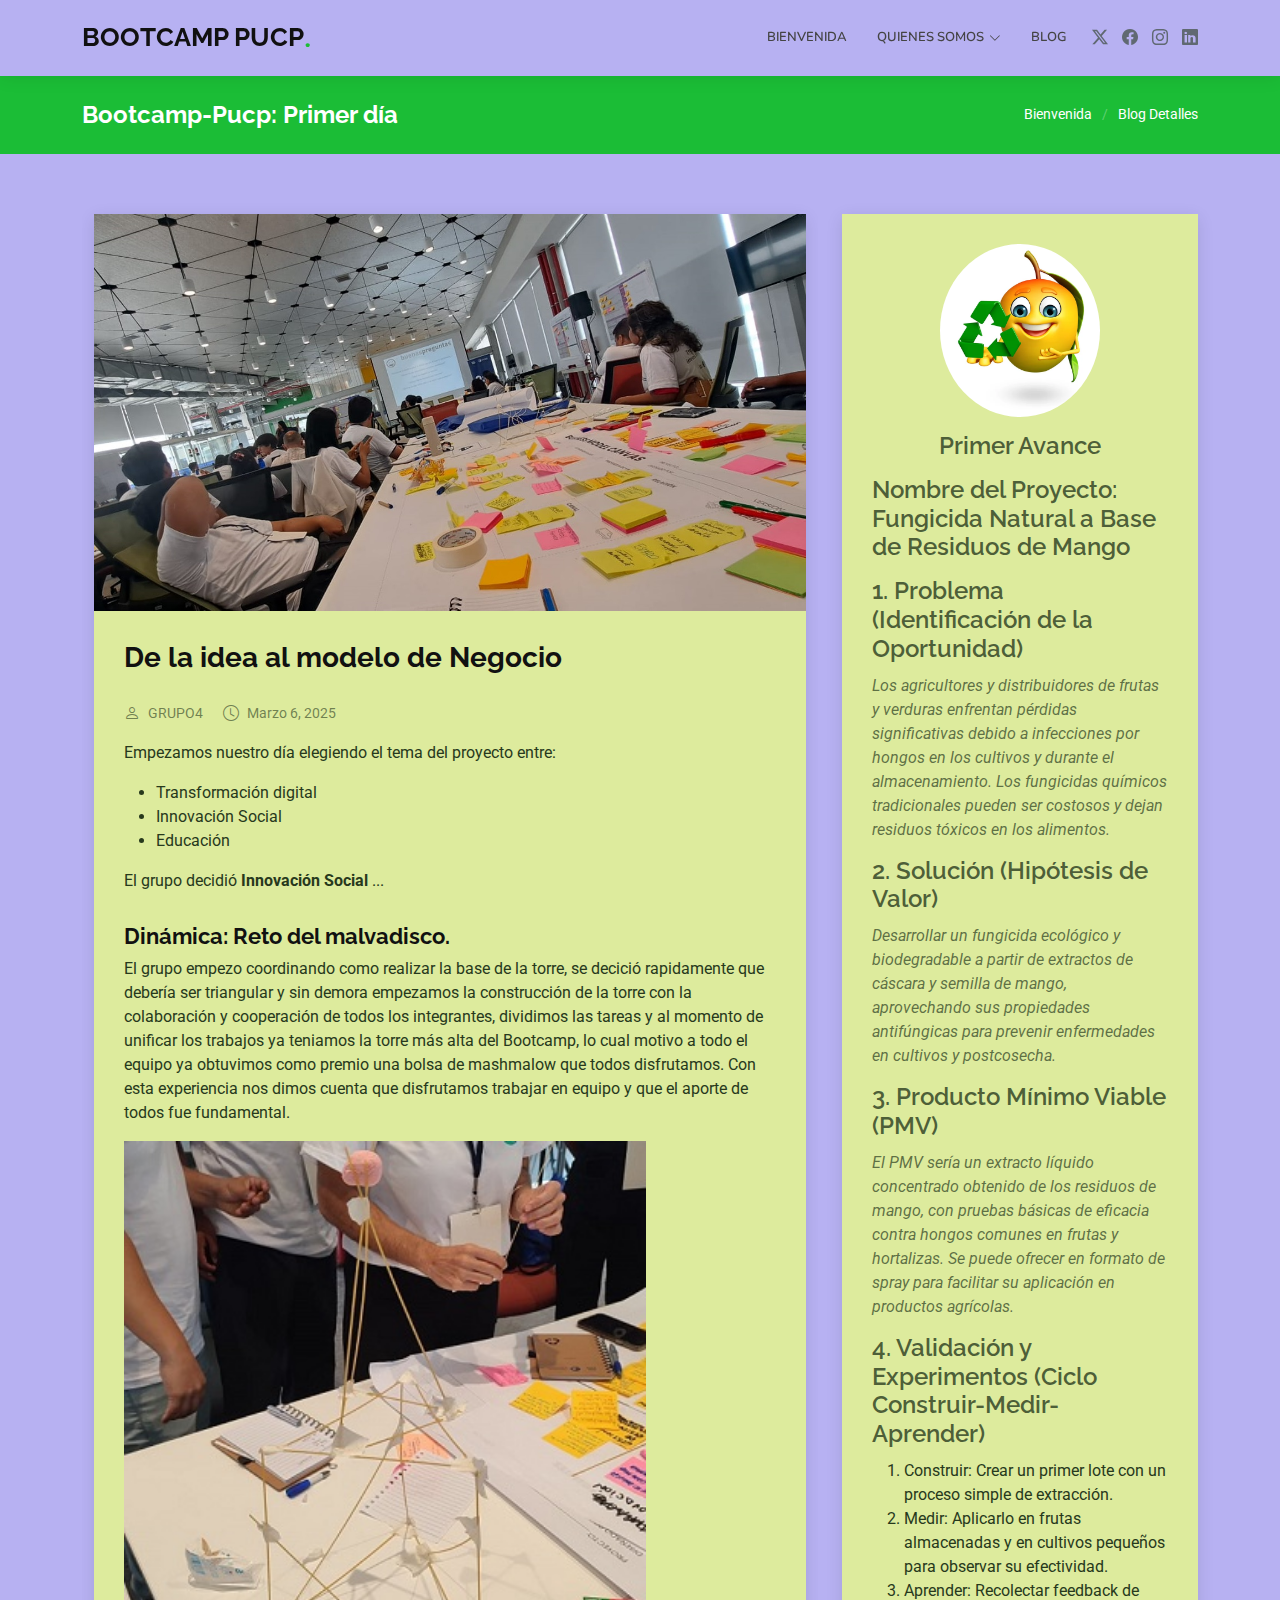
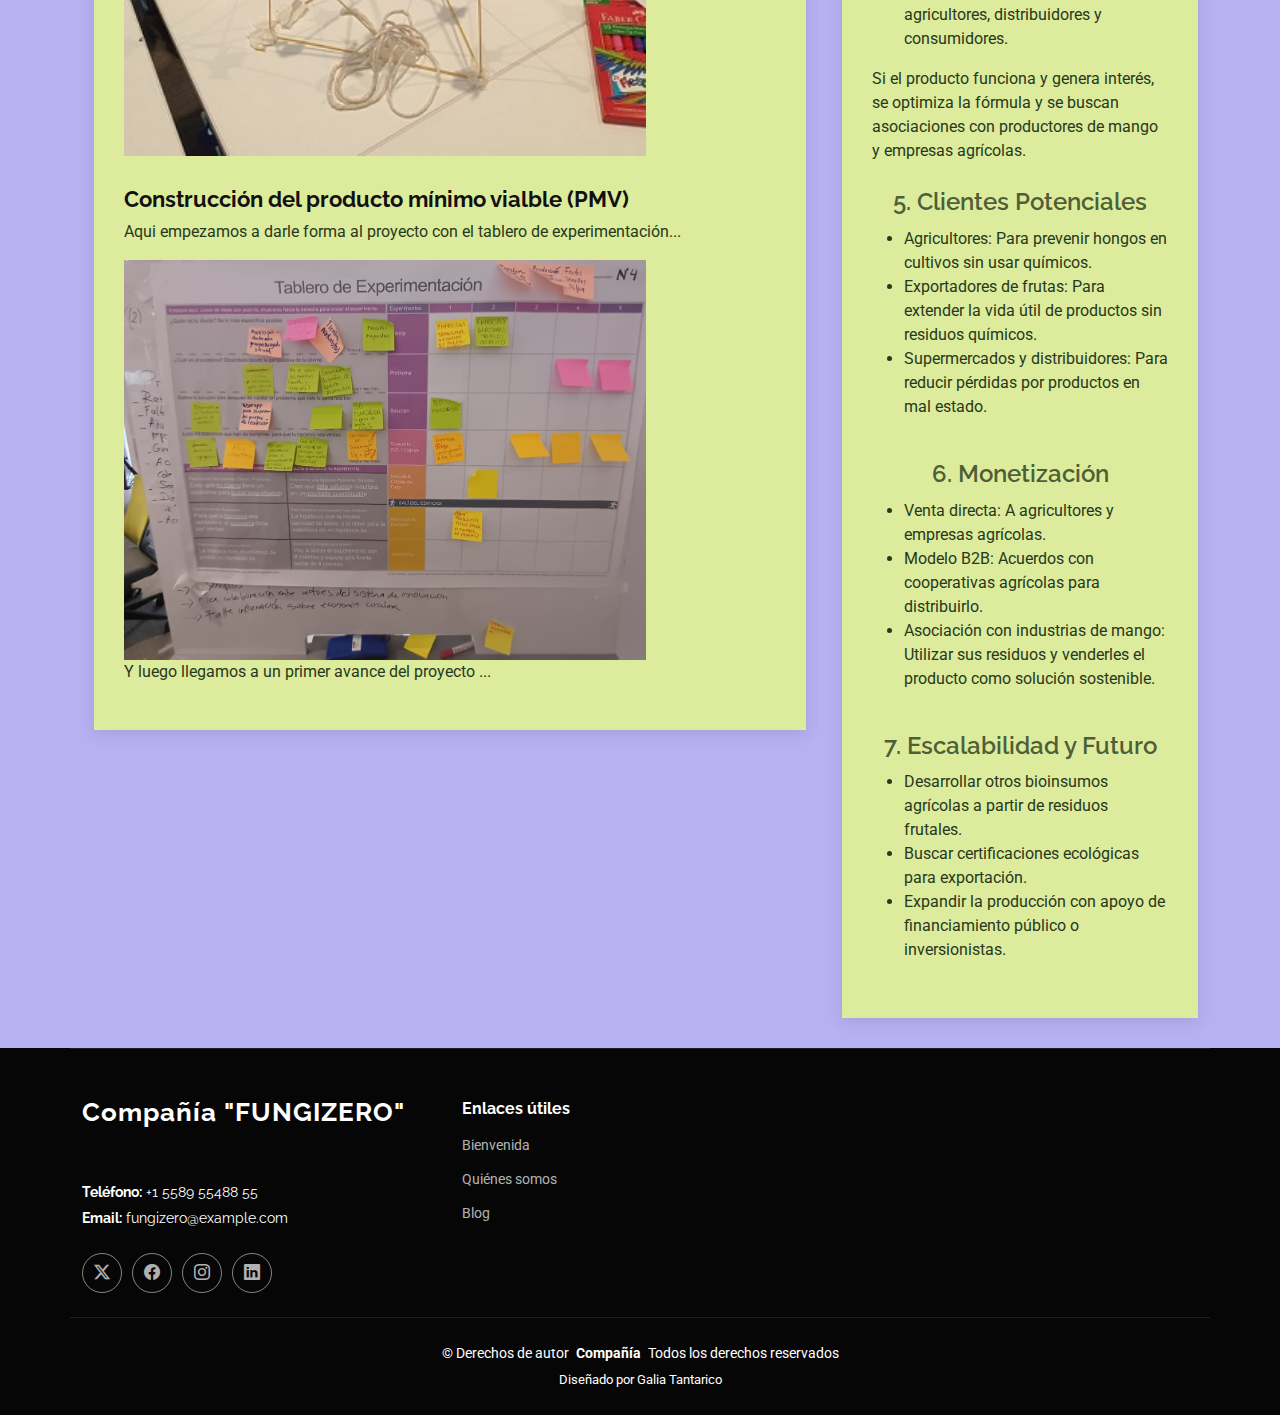
==== blog-details.html @ b27a258f "Add files via upload" ====
<!DOCTYPE html>
<html lang="es">

<head>
  <meta charset="utf-8">
  <meta content="width=device-width, initial-scale=1.0" name="viewport">
  <title>Primer día - Bootcap Pucp</title>
  <meta name="description" content="">
  <meta name="keywords" content="">

  <!-- Favicons -->
  <link href="assets/img/favicon.png" rel="icon">
  <link href="assets/img/apple-touch-icon.png" rel="apple-touch-icon">

  <!-- Fonts -->
  <link href="https://fonts.googleapis.com" rel="preconnect">
  <link href="https://fonts.gstatic.com" rel="preconnect" crossorigin>
  <link href="https://fonts.googleapis.com/css2?family=Roboto:ital,wght@0,100;0,300;0,400;0,500;0,700;0,900;1,100;1,300;1,400;1,500;1,700;1,900&family=Raleway:ital,wght@0,100;0,200;0,300;0,400;0,500;0,600;0,700;0,800;0,900;1,100;1,200;1,300;1,400;1,500;1,600;1,700;1,800;1,900&family=Nunito:ital,wght@0,200;0,300;0,400;0,500;0,600;0,700;0,800;0,900;1,200;1,300;1,400;1,500;1,600;1,700;1,800;1,900&display=swap" rel="stylesheet">

  <!-- Vendor CSS Files -->
  <link href="assets/vendor/bootstrap/css/bootstrap.min.css" rel="stylesheet">
  <link href="assets/vendor/bootstrap-icons/bootstrap-icons.css" rel="stylesheet">
  <link href="assets/vendor/aos/aos.css" rel="stylesheet">
  <link href="assets/vendor/glightbox/css/glightbox.min.css" rel="stylesheet">
  <link href="assets/vendor/swiper/swiper-bundle.min.css" rel="stylesheet">

  <!-- Main CSS File -->
  <link href="assets/css/main.css" rel="stylesheet">

  <!-- =======================================================
  * Template Name: Company
  * Template URL: https://bootstrapmade.com/company-free-html-bootstrap-template/
  * Updated: Aug 07 2024 with Bootstrap v5.3.3
  * Author: BootstrapMade.com
  * License: https://bootstrapmade.com/license/
  ======================================================== -->
</head>

<body class="blog-details-page">

  <header id="header" class="header d-flex align-items-center sticky-top">
    <div class="container position-relative d-flex align-items-center">

      <a href="index.html" class="logo d-flex align-items-center me-auto">
        <!-- Uncomment the line below if you also wish to use an image logo -->
        <!-- <img src="assets/img/logo.png" alt=""> -->
        <h1 class="sitename">BOOTCAMP PUCP</h1><span>.</span>
      </a>

      <nav id="navmenu" class="navmenu">
        <ul>
          <li><a href="#hero">Bienvenida</a></li>
          <li class="dropdown"><a href="about.html"><span>Quienes Somos</span> <i class="bi bi-chevron-down toggle-dropdown"></i></a>
            <ul>
              <li><a href="team.html">Equipo</a></li>
         <!--     <li class="dropdown"><a href="#"><span>Menú desplegable</span> <i class="bi bi-chevron-down toggle-dropdown"></i></a>
              <li><a href="testimonials.html">Testimonios</a></li>
                <ul>
                  <li><a href="#">Tema 1</a></li>
                  <li><a href="#">Tema 2</a></li>
                  <li><a href="#">Tema 3</a></li>
                  <li><a href="#">Tema 4</a></li>
                  <li><a href="#">Tema 5</a></li>
                </ul>
              </li>   -->
            </ul>
          </li>
          <li><a href="blog.html">Blog</a></li>
       <!--   <li><a href="services.html">Servicios</a></li>
          <li><a href="portfolio.html">Portafolio</a></li>
          <li><a href="pricing.html">Precios</a></li>
          <li><a href="blog.html">Blog</a></li>
          <li><a href="contact.html">Contacto</a></li>    -->
        </ul>
        <i class="mobile-nav-toggle d-xl-none bi bi-list"></i>
      </nav>

      <div class="header-social-links">
        <a href="#" class="twitter"><i class="bi bi-twitter-x"></i></a>
        <a href="#" class="facebook"><i class="bi bi-facebook"></i></a>
        <a href="#" class="instagram"><i class="bi bi-instagram"></i></a>
        <a href="#" class="linkedin"><i class="bi bi-linkedin"></i></a>
      </div>

    </div>
  </header>

  <main class="main">

    <!-- Page Title -->
    <div class="page-title accent-background">
      <div class="container d-lg-flex justify-content-between align-items-center">
        <h1 class="mb-2 mb-lg-0">Bootcamp-Pucp: Primer día </h1>
        <nav class="breadcrumbs">
          <ol>
            <li><a href="index.html">Bienvenida</a></li>
            <li class="current">Blog Detalles</li>
          </ol>
        </nav>
      </div>
    </div><!-- End Page Title -->

    <div class="container">
      <div class="row">

        <div class="col-lg-8">

          <!-- Blog Details Section -->
          <section id="blog-details" class="blog-details section">
            <div class="container">

              <article class="article">

                <div class="post-img">
                  <img src="Imagen/Blog/dia-1/dia1-2.jpg" alt="" class="img-fluid">
                </div>

                <h2 class="title">De la idea al modelo de Negocio</h2>

                <div class="meta-top">
                  <ul>
                    <li class="d-flex align-items-center"><i class="bi bi-person"></i> <a href="blog-details.html">GRUPO4</a></li>
                    <li class="d-flex align-items-center"><i class="bi bi-clock"></i> <a href="blog-details.html"><time datetime="2020-01-01">Marzo 6, 2025</time></a></li>
             <!--       <li class="d-flex align-items-center"><i class="bi bi-chat-dots"></i> <a href="blog-details.html">12 Comments</a></li> -->
                  </ul>
                </div><!-- End meta top -->

                <div class="content">
                  <p>
                    Empezamos nuestro día elegiendo el tema del proyecto entre:
                    <ul>
                      <li>Transformación digital</li>
                      <li>Innovación Social</li>
                      <li>Educación</li>
                    </ul> 
                    El grupo decidió <strong>Innovación Social</strong> ...
                  </p>

                 <!-- <p>
                    Sit repellat hic cupiditate hic ut nemo. Quis nihil sunt non reiciendis. Sequi in accusamus harum vel aspernatur. Excepturi numquam nihil cumque odio. Et voluptate cupiditate.
                  </p>

                  <blockquote>
                    <p>
                      Et vero doloremque tempore voluptatem ratione vel aut. Deleniti sunt animi aut. Aut eos aliquam doloribus minus autem quos.
                    </p>
                  </blockquote>

                  <p>
                    Sed quo laboriosam qui architecto. Occaecati repellendus omnis dicta inventore tempore provident voluptas mollitia aliquid. Id repellendus quia. Asperiores nihil magni dicta est suscipit perspiciatis. Voluptate ex rerum assumenda dolores nihil quaerat.
                    Dolor porro tempora et quibusdam voluptas. Beatae aut at ad qui tempore corrupti velit quisquam rerum. Omnis dolorum exercitationem harum qui qui blanditiis neque.
                    Iusto autem itaque. Repudiandae hic quae aspernatur ea neque qui. Architecto voluptatem magni. Vel magnam quod et tempora deleniti error rerum nihil tempora.
                  </p>      -->
                  <h3>Dinámica: Reto del malvadisco.</h3>
                  <p>
                    El grupo empezo coordinando como realizar la base de la torre, se decició rapidamente que debería ser triangular y sin demora empezamos la construcción
                    de la torre con la colaboración y cooperación de todos los integrantes, dividimos las tareas y al momento de unificar los trabajos ya teniamos la torre más 
                    alta del Bootcamp, lo cual motivo a todo el equipo ya obtuvimos como premio una bolsa de mashmalow que todos disfrutamos.
                    Con esta experiencia nos dimos cuenta que disfrutamos trabajar en equipo y que el aporte de todos fue fundamental.
                  </p>
                  <img src="Imagen/Blog/dia-1/dia1-3.jpg" class="img-torre-malvadisco" alt="">

                  <h3>Construcción del producto mínimo vialble (PMV)</h3>
                  <p>
                    Aqui empezamos a darle forma al proyecto con el tablero de experimentación...
                  </p>
                  <img src="Imagen/Blog/dia-1/dia1-1.jpg" class="img-torre-malvadisco" alt="">
                  <p>
                    Y luego llegamos a un primer avance del proyecto ...
                  </p>

                </div><!-- End post content -->

        <!--         <div class="meta-bottom">
                  <i class="bi bi-folder"></i>
                  <ul class="cats">
                    <li><a href="#">Business</a></li>
                  </ul>

               <i class="bi bi-tags"></i>
                  <ul class="tags">
                    <li><a href="#">Creative</a></li>
                    <li><a href="#">Tips</a></li>
                    <li><a href="#">Marketing</a></li>
                  </ul>
                </div>    -->          <!-- End meta bottom -->

              </article>

            </div>
          </section> <!-- /Blog Details Section -->

          <!-- Blog Comments Section -->
          <section id="blog-comments" class="blog-comments section">

            <div class="container">

            <h4 class="comments-count"></h4>

              <div id="comment-1" class="comment">
                <div class="d-flex">
         <!--         <div class="comment-img"><img src="assets/img/blog/comments-1.jpg" alt=""></div>
                  <div> -->
        <!--            <h5><a href="">Integrante 1</a>  --> <!--<a href="#" class="reply"><i class="bi bi-reply-fill"></i> Reply</a>  -- </h5> -->
        <!--            <time datetime="2020-01-01">06 Marzo,2025</time>
                    <p>
                      Comentario ...
                    </p>
                  </div>
                </div>
              </div>  -->
              <!-- End comment #1 -->

        <!--      <div id="comment-2" class="comment">
                <div class="d-flex">
                  <div class="comment-img"><img src="assets/img/blog/comments-2.jpg" alt=""></div>
                  <div>
                    <h5><a href="">Integrante 2</a> -->  <!-- <a href="#" class="reply"><i class="bi bi-reply-fill"></i> Reply</a>  -->   </h5>
         <!--           <time datetime="2020-01-01">06 Marzo,2025</time>
                    <p>
                      El primer día ...
                    </p>
                  </div>
                </div>
                <div  id="comment-3" class="comment">
                <div class="d-flex">  -->
               <!--<div id="comment-reply-1" class="comment comment-reply">
                  <div class="d-flex">    --> 
      <!--              <div class="comment-img"><img src="assets/img/blog/comments-3.jpg" alt=""></div>
                    <div>
                      <h5><a href="">Integrante 3</a> -->    <!--  <a href="#" class="reply"><i class="bi bi-reply-fill"></i> Reply</a>  -->  </h5>
       <!--               <time datetime="2020-01-01">06 Marzo,2025</time>
                      <p>
                        Comentario ...
                      </p>
                    </div>
                  </div>
                  <div  id="comment-4" class="comment"> -->
               <!--   <div id="comment-reply-2" class="comment comment-reply">   --
                    <div class="d-flex">
                      <div class="comment-img"><img src="assets/img/blog/comments-4.jpg" alt=""></div>
                      <div>
                        <h5><a href="">Integrante 4</a> --> <!--  <a href="#" class="reply"><i class="bi bi-reply-fill"></i> Reply</a>   -->  </h5>
           <!--             <time datetime="2020-01-01">06 Marzo,2025</time>
                        <p>
                          Comentario ...
                        </p>
                      </div>
                    </div> -->

          <!--        </div>   !-- End comment reply #2-->

          <!--     </div>  !-- End comment reply #1-->

          <!--    </div>  !-- End comment #2-->

          <!--    <div id="comment-3" class="comment">
                <div class="d-flex">
                  <div class="comment-img"><img src="assets/img/blog/comments-5.jpg" alt=""></div>
                  <div>
                    <h5><a href="">Integrante 5</a> --> <!--   <a href="#" class="reply"><i class="bi bi-reply-fill"></i> Reply</a>   -->   </h5>
           <!--         <time datetime="2020-01-01">06 Marzo,2025</time>
                    <p>
                      Comentario ...
                    </p>
                  </div>
                </div>

              </div>   -->
              <!-- End comment #3 -->

         <!--     <div id="comment-4" class="comment">
                <div class="d-flex">
                  <div class="comment-img"><img src="assets/img/blog/comments-6.jpg" alt=""></div>
                  <div>
                    <h5><a href="">Integrante 6</a> -->  <!--  <a href="#" class="reply"><i class="bi bi-reply-fill"></i> Reply</a> -->     </h5>
         <!--           <time datetime="2020-01-01">06 Marzo,2025</time>
                    <p>
                      Comentario ...
                    </p>
                  </div>
                </div>

              </div>   -->
              <!-- End comment #4 -->

            </div>

          </section><!-- /Blog Comments Section -->

          <!-- Comment Form Section -->
         <section id="comment-form" class="comment-form section">
            <div class="container">

       <!--        <form action="">

               <h4>Post Comment</h4>
                <p>Your email address will not be published. Required fields are marked * </p>
                <div class="row">
                  <div class="col-md-6 form-group">
                    <input name="name" type="text" class="form-control" placeholder="Your Name*">
                  </div>
                  <div class="col-md-6 form-group">
                    <input name="email" type="text" class="form-control" placeholder="Your Email*">
                  </div>
                </div>
                <div class="row">
                  <div class="col form-group">
                    <input name="website" type="text" class="form-control" placeholder="Your Website">
                  </div>
                </div>
                <div class="row">
                  <div class="col form-group">
                    <textarea name="comment" class="form-control" placeholder="Your Comment*"></textarea>
                  </div>
                </div>

                <div class="text-center">
                  <button type="submit" class="btn btn-primary">Post Comment</button>
                </div>

              </form>     -->  

            </div>        
        </section>          <!-- /Comment Form Section -->

        </div>

        <div class="col-lg-4 sidebar">

          <div class="widgets-container">

            <!-- Blog Author Widget -->
            <div class="blog-author-widget widget-item">

              <div class="d-flex flex-column align-items-center">
                <img src="Imagen/Blog/dia-1/proyectomango-1.jpg" class="rounded-circle flex-shrink-0" alt="">
                <h4>Primer Avance </h4>
                <h4 class="title"> Nombre del Proyecto: Fungicida Natural a Base de Residuos de Mango</h4>
           <!--     <div class="social-links">
                  <a href="https://x.com/#"><i class="bi bi-twitter-x"></i></a>
                  <a href="https://facebook.com/#"><i class="bi bi-facebook"></i></a>
                  <a href="https://instagram.com/#"><i class="biu bi-instagram"></i></a>
                  <a href="https://instagram.com/#"><i class="biu bi-linkedin"></i></a>
                </div>    -->
                <h4 class="title">1. Problema (Identificación de la Oportunidad)</h4>
                <p>Los agricultores y distribuidores de frutas y verduras enfrentan pérdidas significativas debido a infecciones por hongos en los cultivos 
                y durante el almacenamiento. Los fungicidas químicos tradicionales pueden ser costosos y dejan residuos tóxicos en los alimentos.
                </p>
                <h4 class="title">2. Solución (Hipótesis de Valor)</h4>
                <p> Desarrollar un fungicida ecológico y biodegradable a partir de extractos de cáscara y semilla de mango, aprovechando sus propiedades
                   antifúngicas para prevenir enfermedades en cultivos y postcosecha.</p>
                <h4 class="title">3. Producto Mínimo Viable (PMV)</h4>
                <p>El PMV sería un extracto líquido concentrado obtenido de los residuos de mango, con pruebas básicas de eficacia contra hongos comunes en frutas y hortalizas. 
                  Se puede ofrecer en formato de spray para facilitar su aplicación en productos agrícolas. </p>

                <h4 class="title">4. Validación y Experimentos (Ciclo Construir-Medir-Aprender)</h4>
                <p> 
                  <ol>
                    <li> Construir: Crear un primer lote con un proceso simple de extracción. </li>
                    <li> Medir: Aplicarlo en frutas almacenadas y en cultivos pequeños para observar su efectividad. </li>
                    <li> Aprender: Recolectar feedback de agricultores, distribuidores y consumidores. </li>
                  </ol>
                  Si el producto funciona y genera interés, se optimiza la fórmula y se buscan
                   asociaciones con productores de mango y empresas agrícolas.
                </p>
                <h4 class="title">5. Clientes Potenciales</h4>
                <p> 
                  <ul>
                    <li> Agricultores: Para prevenir hongos en cultivos sin usar químicos. </li>
                    <li> Exportadores de frutas: Para extender la vida útil de productos sin residuos químicos. </li>
                    <li> Supermercados y distribuidores: Para reducir pérdidas por productos en mal estado. </li>
                  </ul>
                </p>
                <h4 class="title">6. Monetización</h4>
                <p> 
                   <ul>
                      <li> Venta directa: A agricultores y empresas agrícolas. </li>
                      <li> Modelo B2B: Acuerdos con cooperativas agrícolas para distribuirlo. </li>
                      <li> Asociación con industrias de mango: Utilizar sus residuos y venderles el producto como solución sostenible. </li>
                    </ul>
                </p>

               <h4 class="title">7. Escalabilidad y Futuro</h4>
                <p> 
                    <ul>
                      <li> Desarrollar otros bioinsumos agrícolas a partir de residuos frutales. </li>
                      <li> Buscar certificaciones ecológicas para exportación. </li>
                      <li> Expandir la producción con apoyo de financiamiento público o inversionistas. </li>
                    </ul>
                </p>


              </div>
            </div><!--/Blog Author Widget -->

            <!-- Search Widget -->
    <!--      <div class="search-widget widget-item">

              <h3 class="widget-title">Search</h3>
              <form action="">
                <input type="text">
                <button type="submit" title="Search"><i class="bi bi-search"></i></button>
              </form>

            </div>      -->            <!--/Search Widget -->

            <!-- Recent Posts Widget -->
      <!--        <div class="recent-posts-widget widget-item">

              <h3 class="widget-title">Recent Posts</h3>

              <div class="post-item">
                <h4><a href="blog-details.html">Nihil blanditiis at in nihil autem</a></h4>
                <time datetime="2020-01-01">Jan 1, 2020</time>
              </div>      -->            <!-- End recent post item-->

      <!--          <div class="post-item">
                <h4><a href="blog-details.html">Quidem autem et impedit</a></h4>
                <time datetime="2020-01-01">Jan 1, 2020</time>
              </div>       -->         <!-- End recent post item-->

        <!--        <div class="post-item">
                <h4><a href="blog-details.html">Id quia et et ut maxime similique occaecati ut</a></h4>
                <time datetime="2020-01-01">Jan 1, 2020</time>
              </div>        -->          <!-- End recent post item-->

         <!--       <div class="post-item">
                <h4><a href="blog-details.html">Laborum corporis quo dara net para</a></h4>
                <time datetime="2020-01-01">Jan 1, 2020</time>
              </div>         -->         <!-- End recent post item-->

          <!--      <div class="post-item">
                <h4><a href="blog-details.html">Et dolores corrupti quae illo quod dolor</a></h4>
                <time datetime="2020-01-01">Jan 1, 2020</time>
              </div>      -->        <!-- End recent post item-->

       <!--       </div>     -->      <!--/Recent Posts Widget -->

            <!-- Tags Widget -->
      <!--    <div class="tags-widget widget-item">

              <h3 class="widget-title">Tags</h3>
              <ul>
                <li><a href="#">App</a></li>
                <li><a href="#">IT</a></li>
                <li><a href="#">Business</a></li>
                <li><a href="#">Mac</a></li>
                <li><a href="#">Design</a></li>
                <li><a href="#">Office</a></li>
                <li><a href="#">Creative</a></li>
                <li><a href="#">Studio</a></li>
                <li><a href="#">Smart</a></li>
                <li><a href="#">Tips</a></li>
                <li><a href="#">Marketing</a></li>
              </ul>

            </div>   -->         <!--/Tags Widget -->

          </div>

        </div>

      </div>
    </div>

  </main>

  <footer id="footer" class="footer dark-background">

    <div class="container footer-top">
      <div class="row gy-4">
        <div class="col-lg-4 col-md-6 footer-about">
          <a href="index.html" class="logo d-flex align-items-center">
            <span class="sitename">Compañía "FUNGIZERO"</span>
          </a>
          <div class="footer-contact pt-3">
         <!--   <p>A108 Adam Street</p>
            <p>New York, NY 535022</p> -->
            <p class="mt-3"><strong>Teléfono:</strong> <span>+1 5589 55488 55</span></p>
            <p><strong>Email:</strong> <span>fungizero@example.com</span></p>
          </div>
          <div class="social-links d-flex mt-4">
            <a href=""><i class="bi bi-twitter-x"></i></a>
            <a href=""><i class="bi bi-facebook"></i></a>
            <a href=""><i class="bi bi-instagram"></i></a>
            <a href=""><i class="bi bi-linkedin"></i></a>
          </div>
        </div>

        <div class="col-lg-2 col-md-3 footer-links">
          <h4>Enlaces útiles</h4>
          <ul>
            <li><a href="#">Bienvenida</a></li>
            <li><a href="#">Quiénes somos</a></li>
            <li><a href="#">Blog</a></li>
         <!--   <li><a href="#">Términos del servicio</a></li>
            <li><a href="#">Política de privacidad</a></li> -->
          </ul>
        </div>

     <!--   <div class="col-lg-2 col-md-3 footer-links">
          <h4>Nuestros servicios</h4>
          <ul>
            <li><a href="#">Transporte</a></li>
            <li><a href="#">Servicio 2</a></li>
            <li><a href="#">Servicio 3</a></li>
            <li><a href="#">Servicio 3</a></li>
            <li><a href="#">Graphic Design</a></li>
          </ul>
        </div>

        <div class="col-lg-4 col-md-12 footer-newsletter">
          <h4>Nuestro boletín</h4>
          <p>¡Suscríbete a nuestro boletín y recibe las últimas novedades sobre nuestros productos y servicios!</p>
          <form action="forms/newsletter.php" method="post" class="php-email-form">
            <div class="newsletter-form"><input type="email" name="email"><input type="submit" value="Subscribe"></div>
            <div class="loading">Cargando</div>
            <div class="error-message"></div>
            <div class="sent-message">Su solicitud de suscripción ha sido enviada. ¡Gracias!</div>
          </form>
        </div> -->

      </div>
    </div>

    <div class="container copyright text-center mt-4">
      <p>© <span>Derechos de autor</span> <strong class="px-1 sitename">Compañía</strong> <span>Todos los derechos reservados</span></p>
      <div class="credits">
        <!-- All the links in the footer should remain intact. -->
        <!-- You can delete the links only if you've purchased the pro version. -->
        <!-- Licensing information: https://bootstrapmade.com/license/ -->
        <!-- Purchase the pro version with working PHP/AJAX contact form: [buy-url] -->
        Diseñado por Galia Tantarico
      </div>
    </div>

  </footer>

  <!-- Scroll Top -->
  <a href="#" id="scroll-top" class="scroll-top d-flex align-items-center justify-content-center"><i class="bi bi-arrow-up-short"></i></a>

  <!-- Preloader -->
  <div id="preloader"></div>

  <!-- Vendor JS Files -->
  <script src="assets/vendor/bootstrap/js/bootstrap.bundle.min.js"></script>
  <script src="assets/vendor/php-email-form/validate.js"></script>
  <script src="assets/vendor/aos/aos.js"></script>
  <script src="assets/vendor/glightbox/js/glightbox.min.js"></script>
  <script src="assets/vendor/imagesloaded/imagesloaded.pkgd.min.js"></script>
  <script src="assets/vendor/isotope-layout/isotope.pkgd.min.js"></script>
  <script src="assets/vendor/waypoints/noframework.waypoints.js"></script>
  <script src="assets/vendor/swiper/swiper-bundle.min.js"></script>

  <!-- Main JS File -->
  <script src="assets/js/main.js"></script>

</body>

</html>
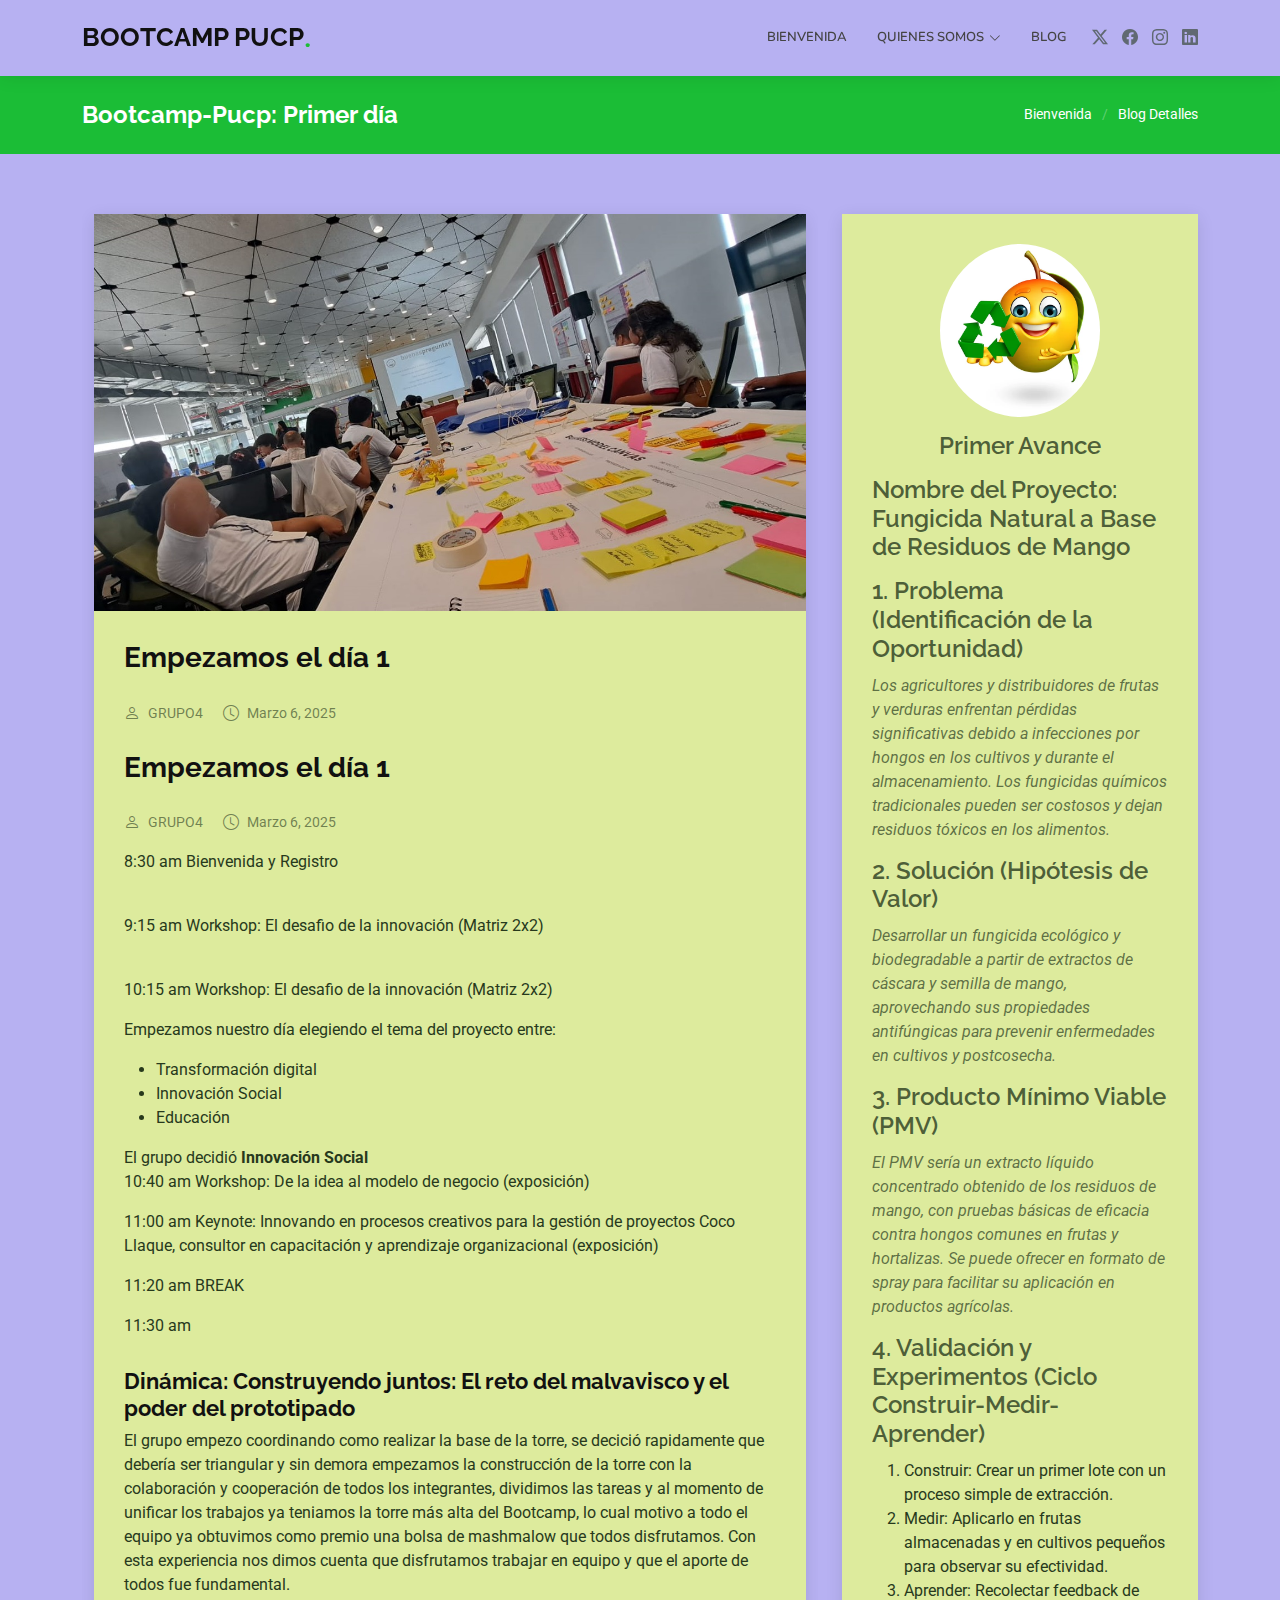
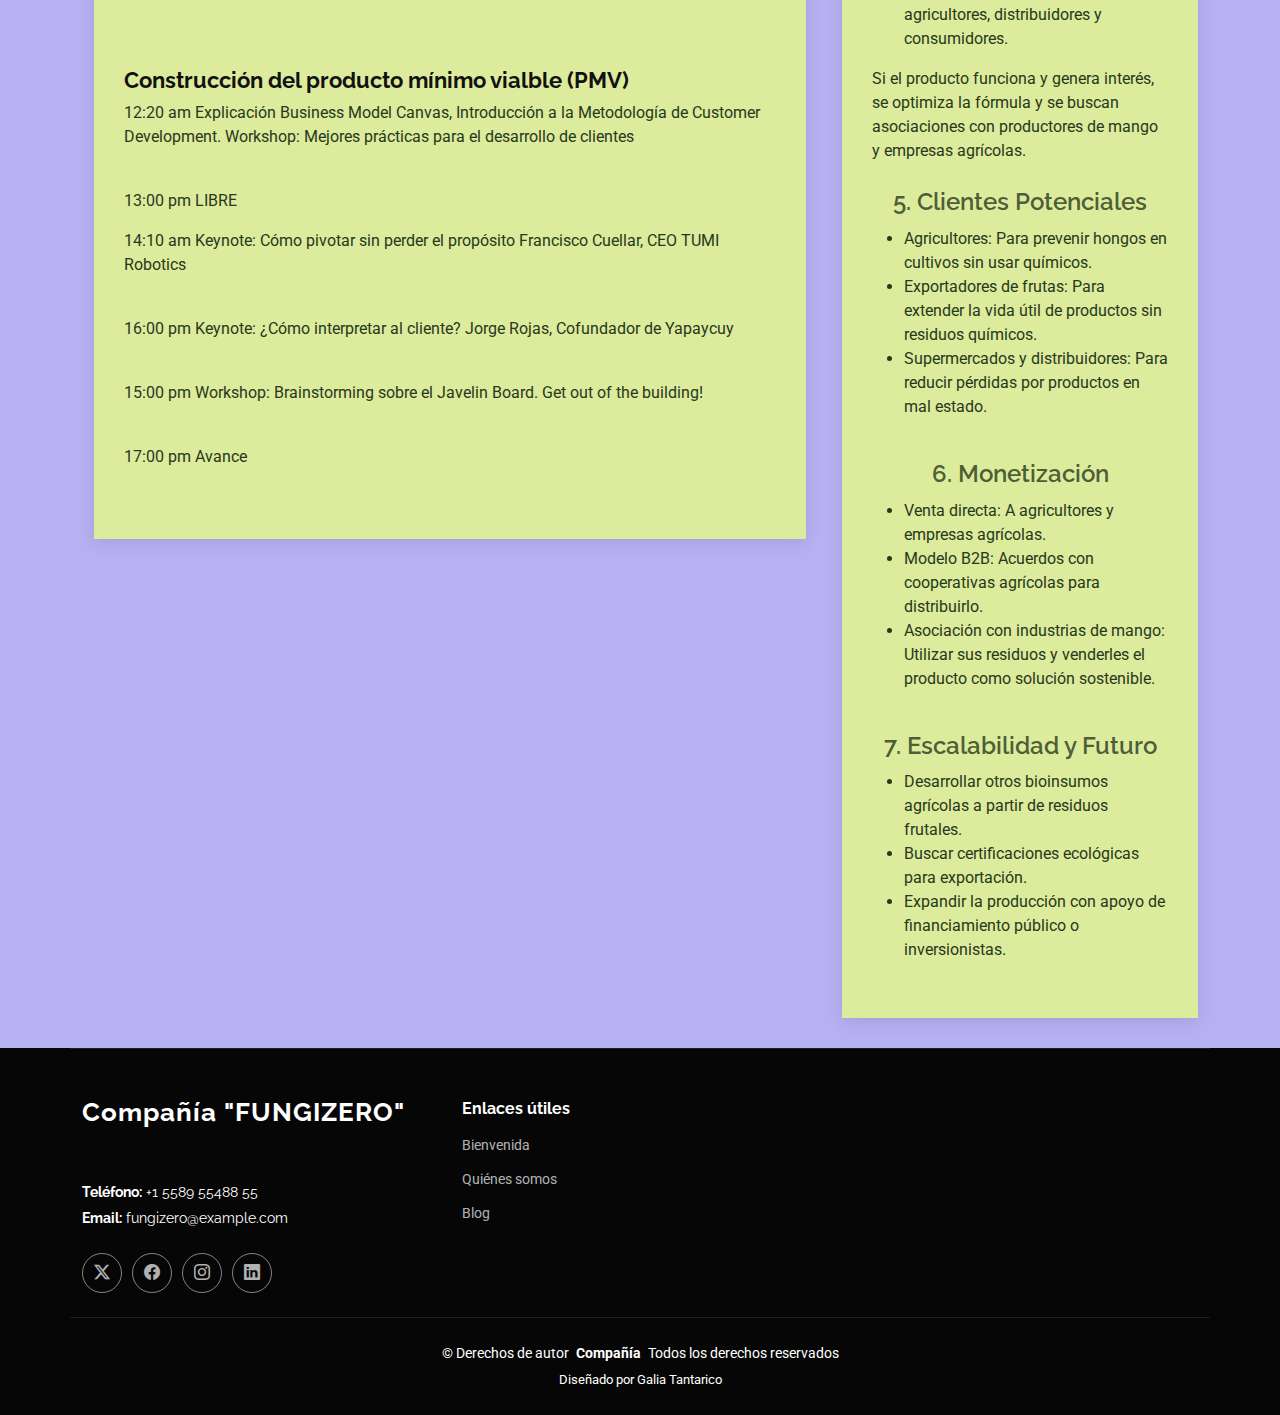
==== commit eb855222: "actualiza blog-details.html" ====
--- a/blog-details.html
+++ b/blog-details.html
@@ -115,7 +115,7 @@
                   <img src="Imagen/Blog/dia-1/dia1-2.jpg" alt="" class="img-fluid">
                 </div>
 
-                <h2 class="title">De la idea al modelo de Negocio</h2>
+                <h2 class="title">Empezamos el día 1</h2>
 
                 <div class="meta-top">
                   <ul>
@@ -126,15 +126,35 @@
                 </div><!-- End meta top -->
 
                 <div class="content">
-                  <p>
-                    Empezamos nuestro día elegiendo el tema del proyecto entre:
-                    <ul>
-                      <li>Transformación digital</li>
-                      <li>Innovación Social</li>
-                      <li>Educación</li>
-                    </ul> 
-                    El grupo decidió <strong>Innovación Social</strong> ...
-                  </p>
+                 <h2 class="title">Empezamos el día 1</h2>
+
+                <div class="meta-top">
+                  <ul>
+                    <li class="d-flex align-items-center"><i class="bi bi-person"></i> <a href="blog-details.html">GRUPO4</a></li>
+                    <li class="d-flex align-items-center"><i class="bi bi-clock"></i> <a href="blog-details.html"><time datetime="2020-01-01">Marzo 6, 2025</time></a></li>
+             <!--       <li class="d-flex align-items-center"><i class="bi bi-chat-dots"></i> <a href="blog-details.html">12 Comments</a></li> -->
+                  </ul>
+                </div><!-- End meta top -->
+
+                <div class="content">
+                  <p>8:30 am Bienvenida y Registro</p>
+                  <img src="Imagen/Blog/dia-1/boot-1.png"  alt="">
+                  <p>9:15 am Workshop: El desafio de la innovación (Matriz 2x2)</p>
+                  <img src="Imagen/Blog/dia-1/boot-2.png"  alt="">
+                  <p>10:15 am Workshop: El desafio de la innovación (Matriz 2x2)</p>
+                 <p>Empezamos nuestro día elegiendo el tema del proyecto entre:
+                  <ul>
+                    <li>Transformación digital</li>
+                    <li>Innovación Social</li>
+                    <li>Educación</li>
+                  </ul> </p> 
+                  El grupo decidió <strong>Innovación Social</strong>
+                  <p>10:40 am Workshop: De la idea al modelo de negocio (exposición)</p>
+                  <p>11:00 am Keynote: Innovando en procesos creativos para la gestión de proyectos
+                    Coco Llaque, consultor en capacitación y aprendizaje organizacional (exposición)
+                    </p>
+                    <p>11:20 am BREAK</p>
+                   <p>11:30 am </p>
 
                  <!-- <p>
                     Sit repellat hic cupiditate hic ut nemo. Quis nihil sunt non reiciendis. Sequi in accusamus harum vel aspernatur. Excepturi numquam nihil cumque odio. Et voluptate cupiditate.
@@ -151,23 +171,36 @@
                     Dolor porro tempora et quibusdam voluptas. Beatae aut at ad qui tempore corrupti velit quisquam rerum. Omnis dolorum exercitationem harum qui qui blanditiis neque.
                     Iusto autem itaque. Repudiandae hic quae aspernatur ea neque qui. Architecto voluptatem magni. Vel magnam quod et tempora deleniti error rerum nihil tempora.
                   </p>      -->
-                  <h3>Dinámica: Reto del malvadisco.</h3>
+                  <h3>Dinámica: Construyendo juntos: El reto del malvavisco y el poder del prototipado</h3>
                   <p>
                     El grupo empezo coordinando como realizar la base de la torre, se decició rapidamente que debería ser triangular y sin demora empezamos la construcción
                     de la torre con la colaboración y cooperación de todos los integrantes, dividimos las tareas y al momento de unificar los trabajos ya teniamos la torre más 
                     alta del Bootcamp, lo cual motivo a todo el equipo ya obtuvimos como premio una bolsa de mashmalow que todos disfrutamos.
                     Con esta experiencia nos dimos cuenta que disfrutamos trabajar en equipo y que el aporte de todos fue fundamental.
                   </p>
-                  <img src="Imagen/Blog/dia-1/dia1-3.jpg" class="img-torre-malvadisco" alt="">
+                  <img src="Imagen/Blog/dia-1/boot-3.png" alt="">
 
                   <h3>Construcción del producto mínimo vialble (PMV)</h3>
-                  <p>
-                    Aqui empezamos a darle forma al proyecto con el tablero de experimentación...
-                  </p>
-                  <img src="Imagen/Blog/dia-1/dia1-1.jpg" class="img-torre-malvadisco" alt="">
-                  <p>
-                    Y luego llegamos a un primer avance del proyecto ...
-                  </p>
+                  <p>12:20 am Explicación Business Model Canvas, 
+                    Introducción a la Metodología de Customer Development.
+                    
+                    Workshop: Mejores prácticas para el desarrollo de clientes
+                    </p>
+                  <img src="Imagen/Blog/dia-1/boot-4.png" alt="">
+                  <p>13:00 pm LIBRE
+                    </p>
+                  <p>14:10 am Keynote: Cómo pivotar sin perder el propósito
+                    Francisco Cuellar, CEO TUMI Robotics </p>
+                  
+                   <img src="Imagen/Blog/dia-1/boot-5.png" alt="">
+                   <p>16:00 pm Keynote: ¿Cómo interpretar al cliente? Jorge Rojas, Cofundador de Yapaycuy  </p>
+                   <img src="Imagen/Blog/dia-1/boot-6.png" alt="">
+                   <p>15:00 pm Workshop: Brainstorming sobre el Javelin Board. Get out of the building!                
+                    </p>
+                    <img src="Imagen/Blog/dia-1/boot-7.png" alt="">
+                    <p>17:00 pm Avance                
+                    </p>
+                    <img src="Imagen/Blog/dia-1/boot-8.png" alt="">
 
                 </div><!-- End post content -->
 
@@ -558,4 +591,4 @@
 
 </body>
 
-</html>+</html>
